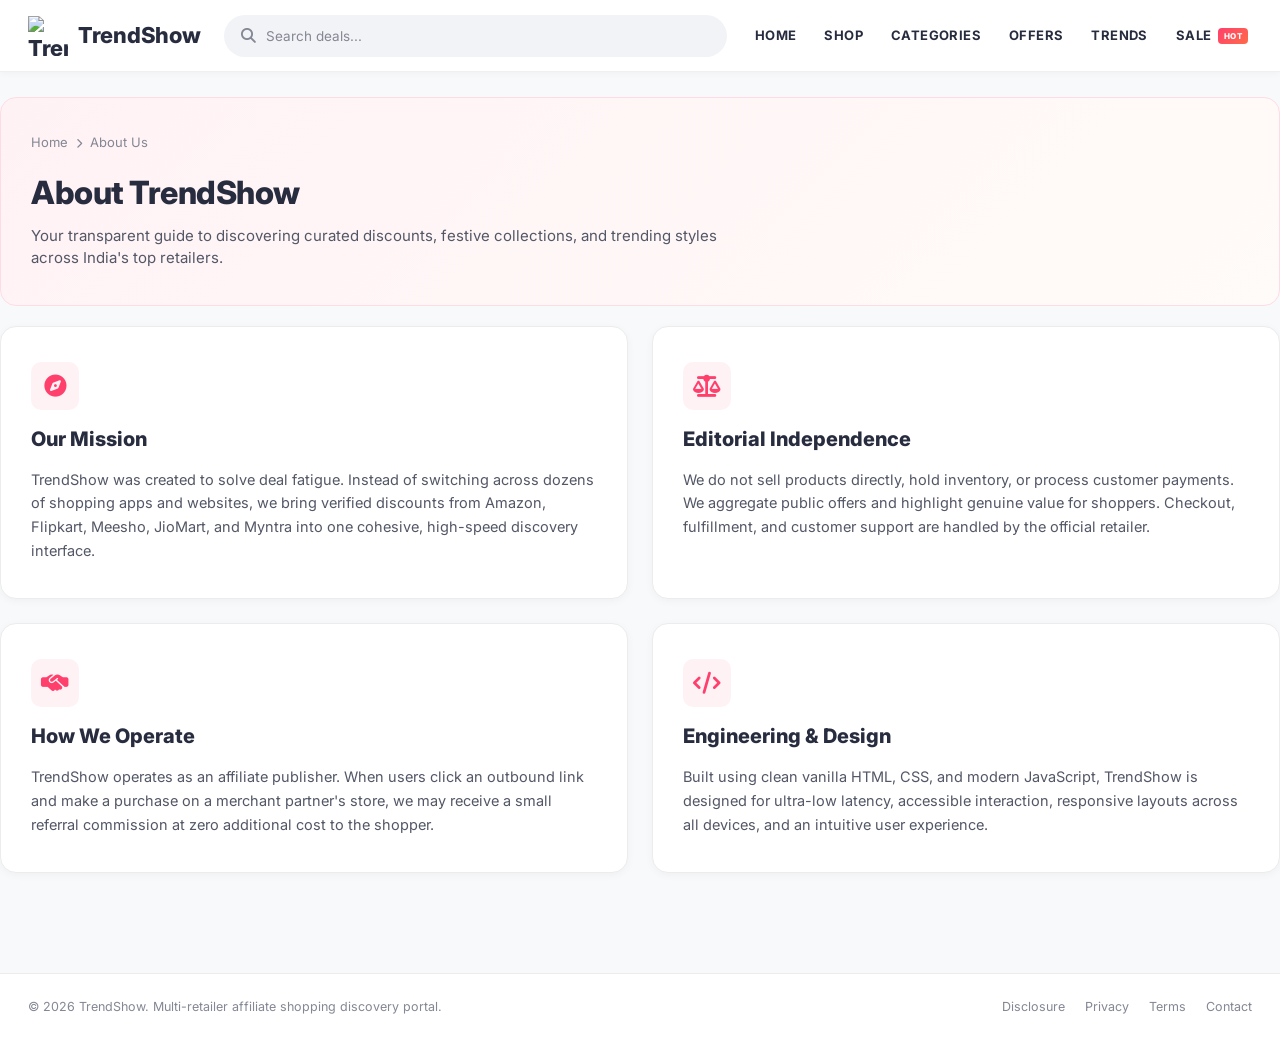
==== pages/about/index.html @ 98a6196e "first commit" ====
<!DOCTYPE html>
<html lang="en">
<head>
    <meta charset="UTF-8">
    <meta name="viewport" content="width=device-width, initial-scale=1.0">
    <meta name="description" content="About TrendShow — India's multi-retailer affiliate shopping and deals discovery platform.">
    <title>About Us — TrendShow</title>
    <link rel="stylesheet" href="../../assets/css/shared.css">
    <link rel="stylesheet" href="style.css">
    <link rel="shortcut icon" href="https://static.vecteezy.com/system/resources/thumbnails/043/101/890/small/shoping-cart-icon-3d-render-illustration-png.png" type="image/x-icon">
    <link rel="stylesheet" href="https://cdnjs.cloudflare.com/ajax/libs/font-awesome/6.5.1/css/all.min.css">
</head>
<body>
    <header class="head-bar">
        <nav>
            <div class="logo">
                <a href="../../index.html">
                    <img src="https://static.vecteezy.com/system/resources/thumbnails/043/101/890/small/shoping-cart-icon-3d-render-illustration-png.png" alt="TrendShow">
                    <span>TrendShow</span>
                </a>
            </div>
            <div class="search">
                <span class="search-icon"><i class="fa-solid fa-magnifying-glass"></i></span>
                <input type="search" placeholder="Search deals...">
            </div>
            <div class="menu">
                <a href="../../index.html">Home</a>
                <a href="../shop/index.html">Shop</a>
                <a href="../categories/index.html">Categories</a>
                <a href="../offers/index.html">Offers</a>
                <a href="../trends/index.html">Trends</a>
                <a href="../sales/index.html">Sale <span class="live-badge">HOT</span></a>
            </div>
        </nav>
    </header>

    <main>
        <div class="page-hero">
            <div class="breadcrumbs">
                <a href="../../index.html">Home</a>
                <i class="fa-solid fa-chevron-right"></i>
                <span>About Us</span>
            </div>
            <h1>About TrendShow</h1>
            <p>Your transparent guide to discovering curated discounts, festive collections, and trending styles across India's top retailers.</p>
        </div>

        <section class="about-content-section">
            <div class="about-grid">
                <div class="about-card">
                    <div class="about-icon"><i class="fa-solid fa-compass"></i></div>
                    <h3>Our Mission</h3>
                    <p>
                        TrendShow was created to solve deal fatigue. Instead of switching across dozens of shopping apps and websites, we bring verified discounts from Amazon, Flipkart, Meesho, JioMart, and Myntra into one cohesive, high-speed discovery interface.
                    </p>
                </div>

                <div class="about-card">
                    <div class="about-icon"><i class="fa-solid fa-scale-balanced"></i></div>
                    <h3>Editorial Independence</h3>
                    <p>
                        We do not sell products directly, hold inventory, or process customer payments. We aggregate public offers and highlight genuine value for shoppers. Checkout, fulfillment, and customer support are handled by the official retailer.
                    </p>
                </div>

                <div class="about-card">
                    <div class="about-icon"><i class="fa-solid fa-handshake-simple"></i></div>
                    <h3>How We Operate</h3>
                    <p>
                        TrendShow operates as an affiliate publisher. When users click an outbound link and make a purchase on a merchant partner's store, we may receive a small referral commission at zero additional cost to the shopper.
                    </p>
                </div>

                <div class="about-card">
                    <div class="about-icon"><i class="fa-solid fa-code"></i></div>
                    <h3>Engineering & Design</h3>
                    <p>
                        Built using clean vanilla HTML, CSS, and modern JavaScript, TrendShow is designed for ultra-low latency, accessible interaction, responsive layouts across all devices, and an intuitive user experience.
                    </p>
                </div>
            </div>
        </section>
    </main>

    <footer class="main-footer">
        <div class="footer-container">
            <div class="footer-bottom">
                <div>© 2026 TrendShow. Multi-retailer affiliate shopping discovery portal.</div>
                <div class="footer-bottom-links">
                    <a href="../affiliate-disclosure/index.html">Disclosure</a>
                    <a href="../privacy-policy/index.html">Privacy</a>
                    <a href="../terms/index.html">Terms</a>
                    <a href="../contact/index.html">Contact</a>
                </div>
            </div>
        </div>
    </footer>

    <script src="../../assets/js/shared.js"></script>
    <script src="script.js"></script>
</body>
</html>
---- assets/css/shared.css ----
/* ==========================================================================
   TrendShow - Shared Design System & Base Components
   Premium E-Commerce Grade — v2.0
   ========================================================================== */

@import url('https://fonts.googleapis.com/css2?family=Inter:wght@400;500;600;700;800;900&display=swap');

:root {
    /* Brand Palette */
    --brand-coral: #ff3f6c;
    --brand-coral-hover: #e02f5a;
    --brand-orange: #ff5722;
    --brand-amber: #ff9900;
    --brand-blue: #2874f0;
    --brand-magenta: #9f2089;
    --brand-teal: #0078ad;
    --brand-green: #388e3c;
    --brand-green-light: #e8f5e9;

    /* Gradients */
    --gradient-shop: linear-gradient(135deg, #ff3f6c 0%, #ff6b4a 50%, #ff8a00 100%);
    --gradient-hero: linear-gradient(135deg, #ff3f6c, #ff7244);
    --gradient-amber: linear-gradient(135deg, #ffd814, #ff9900);
    --gradient-blue: linear-gradient(135deg, #2874f0, #185ecc);
    --gradient-magenta: linear-gradient(135deg, #9f2089, #bf26a5);

    /* Neutrals */
    --text-primary: #282c3f;
    --text-secondary: #535766;
    --text-muted: #848794;
    --text-light: #ffffff;
    --bg-page: #f8f9fb;
    --bg-surface: #ffffff;
    --bg-subtle: #f4f5f8;
    --border-light: #ececec;
    --border-subtle: rgba(0, 0, 0, 0.06);

    /* Radii */
    --radius-sm: 6px;
    --radius-md: 10px;
    --radius-lg: 16px;
    --radius-xl: 22px;
    --radius-pill: 9999px;

    /* Shadows */
    --shadow-subtle: 0 2px 8px rgba(0, 0, 0, 0.04);
    --shadow-card: 0 4px 16px rgba(0, 0, 0, 0.06);
    --shadow-hover: 0 16px 40px rgba(0, 0, 0, 0.12);
    --shadow-float: 0 20px 50px rgba(0, 0, 0, 0.15);

    /* Layout */
    --max-width: 1400px;
    --header-height: 72px;
}

/* --------------------------------------------------------------------------
   Reset & Base Styles
   -------------------------------------------------------------------------- */
* {
    margin: 0;
    padding: 0;
    box-sizing: border-box;
    font-family: 'Inter', -apple-system, BlinkMacSystemFont, "Segoe UI", Roboto, Oxygen, Ubuntu, Cantarell, "Helvetica Neue", Arial, sans-serif;
}

html {
    scroll-behavior: smooth;
    -webkit-font-smoothing: antialiased;
    -moz-osx-font-smoothing: grayscale;
}

body {
    width: 100%;
    min-height: 100vh;
    background-color: var(--bg-page);
    color: var(--text-primary);
    padding-top: var(--header-height);
    display: flex;
    flex-direction: column;
    overflow-x: hidden;
    line-height: 1.5;
}

main {
    flex: 1;
    width: 100%;
}

a {
    color: inherit;
    text-decoration: none;
    transition: color 0.2s ease;
}

img {
    max-width: 100%;
    display: block;
}

/* --------------------------------------------------------------------------
   Fixed Navigation Header — Glassmorphism
   -------------------------------------------------------------------------- */
.head-bar {
    position: fixed;
    top: 0;
    left: 0;
    width: 100%;
    height: var(--header-height);
    background: rgba(255, 255, 255, 0.92);
    backdrop-filter: blur(16px);
    -webkit-backdrop-filter: blur(16px);
    border-bottom: 1px solid rgba(0, 0, 0, 0.06);
    box-shadow: 0 1px 8px rgba(0, 0, 0, 0.04);
    z-index: 1000;
    display: flex;
    align-items: center;
    transition: box-shadow 0.3s ease;
}

.head-bar nav {
    width: min(var(--max-width), 100%);
    margin: 0 auto;
    padding: 0 28px;
    display: flex;
    align-items: center;
    justify-content: space-between;
    gap: 24px;
}

.logo a,
.logo {
    display: flex;
    align-items: center;
    gap: 10px;
    font-size: 22px;
    font-weight: 800;
    color: var(--text-primary);
    letter-spacing: -0.3px;
    flex-shrink: 0;
}

.logo img {
    width: 40px;
    height: 40px;
    object-fit: contain;
}

/* Search Bar */
.search {
    flex: 1;
    max-width: 520px;
    display: flex;
    align-items: center;
    background: #f2f3f7;
    border-radius: var(--radius-pill);
    padding: 0 16px;
    height: 42px;
    border: 1.5px solid transparent;
    position: relative;
    transition: border-color 0.25s, background 0.25s, box-shadow 0.25s;
}

.search:focus-within {
    border-color: var(--brand-coral);
    background: #ffffff;
    box-shadow: 0 0 0 3px rgba(255, 63, 108, 0.1);
}

.search .search-icon {
    color: var(--text-muted);
    font-size: 15px;
    margin-right: 10px;
    cursor: pointer;
    display: flex;
    align-items: center;
    justify-content: center;
    transition: color 0.2s ease;
}

.search .search-icon:hover {
    color: var(--brand-coral);
}

.search input {
    width: 100%;
    border: none;
    background: transparent;
    outline: none;
    font-size: 13.5px;
    color: var(--text-primary);
    font-weight: 500;
}

.search input::placeholder {
    color: var(--text-muted);
    font-weight: 400;
}

.search-clear-btn {
    background: #e4e4e9;
    border: none;
    color: #696b79;
    width: 20px;
    height: 20px;
    border-radius: 50%;
    display: none;
    align-items: center;
    justify-content: center;
    cursor: pointer;
    font-size: 10px;
    margin-left: 6px;
    flex-shrink: 0;
    transition: all 0.2s ease;
}

.search-clear-btn:hover {
    background: var(--brand-coral);
    color: #ffffff;
}

/* Global Live Search Dropdown */
.search-dropdown {
    position: absolute;
    top: calc(100% + 8px);
    left: 0;
    width: 100%;
    min-width: 360px;
    max-width: min(540px, 94vw);
    background: #ffffff;
    border-radius: 16px;
    border: 1px solid #ebebf0;
    box-shadow: 0 18px 45px rgba(0, 0, 0, 0.14), 0 4px 14px rgba(0, 0, 0, 0.05);
    z-index: 1200;
    overflow: hidden;
    display: flex;
    flex-direction: column;
    max-height: 480px;
    animation: searchDropdownFade 0.2s cubic-bezier(0.16, 1, 0.3, 1);
}

@keyframes searchDropdownFade {
    from {
        opacity: 0;
        transform: translateY(-6px);
    }
    to {
        opacity: 1;
        transform: translateY(0);
    }
}

.search-dd-header {
    font-size: 11px;
    font-weight: 800;
    text-transform: uppercase;
    letter-spacing: 0.08em;
    color: #878b94;
    padding: 12px 16px 8px;
    display: flex;
    align-items: center;
    gap: 6px;
}

.search-dd-chips {
    display: flex;
    flex-wrap: wrap;
    gap: 7px;
    padding: 0 16px 12px;
}

.search-dd-chip {
    background: #f5f5f8;
    border: 1px solid #e8e8ed;
    padding: 5px 12px;
    border-radius: 20px;
    font-size: 12px;
    font-weight: 600;
    color: var(--text-primary);
    cursor: pointer;
    transition: all 0.2s ease;
    text-decoration: none;
    display: inline-flex;
    align-items: center;
    gap: 5px;
}

.search-dd-chip:hover,
.search-dd-chip.is-selected {
    background: var(--brand-coral);
    color: #ffffff;
    border-color: var(--brand-coral);
    transform: translateY(-1px);
}

.search-dd-retailers {
    display: flex;
    flex-wrap: wrap;
    gap: 6px;
    padding: 0 16px 14px;
}

.search-dd-store-btn {
    padding: 4px 10px;
    border-radius: 6px;
    font-size: 11.5px;
    font-weight: 700;
    cursor: pointer;
    border: 1px solid #eaeaef;
    background: #fafafc;
    color: #333;
    text-decoration: none;
    display: inline-flex;
    align-items: center;
    gap: 5px;
    transition: all 0.2s;
}

.search-dd-store-btn:hover,
.search-dd-store-btn.is-selected {
    background: #24292f;
    color: #ffffff;
    border-color: #24292f;
}

.search-dd-products {
    overflow-y: auto;
    padding: 4px 0;
    max-height: 320px;
}

.search-dd-product {
    display: flex;
    align-items: center;
    gap: 12px;
    padding: 10px 16px;
    border-bottom: 1px solid #f6f6f9;
    text-decoration: none;
    color: inherit;
    transition: background 0.15s ease;
    cursor: pointer;
}

.search-dd-product:hover,
.search-dd-product.is-selected {
    background: #fff5f7;
}

.search-dd-img {
    width: 44px;
    height: 44px;
    border-radius: 8px;
    object-fit: cover;
    flex-shrink: 0;
    background: #f0f0f4;
    border: 1px solid #eee;
}

.search-dd-info {
    flex: 1;
    min-width: 0;
}

.search-dd-title {
    font-size: 13px;
    font-weight: 600;
    color: var(--text-primary);
    white-space: nowrap;
    overflow: hidden;
    text-overflow: ellipsis;
    line-height: 1.3;
}

.search-dd-meta {
    font-size: 11px;
    color: var(--text-muted);
    display: flex;
    align-items: center;
    gap: 6px;
    margin-top: 3px;
}

.search-dd-badge {
    font-size: 9.5px;
    font-weight: 700;
    text-transform: uppercase;
    padding: 1px 5px;
    border-radius: 3px;
    background: #f0f0f4;
    color: #444;
}

.search-dd-offer {
    font-size: 12px;
    font-weight: 800;
    color: var(--brand-coral);
    white-space: nowrap;
    margin-left: auto;
    padding-left: 8px;
}

.search-highlight {
    background: #ffe4eb;
    color: var(--brand-coral);
    font-weight: 700;
    border-radius: 2px;
    padding: 0 1px;
}

.search-dd-footer {
    display: flex;
    justify-content: space-between;
    align-items: center;
    padding: 12px 16px;
    background: #fafafc;
    border-top: 1px solid #ebebf0;
    font-size: 12.5px;
    font-weight: 700;
    color: var(--brand-coral);
    text-decoration: none;
    cursor: pointer;
    transition: background 0.2s;
}

.search-dd-footer:hover,
.search-dd-footer.is-selected {
    background: #fff0f4;
}

.search-dd-empty {
    padding: 24px 16px;
    text-align: center;
    color: var(--text-muted);
    font-size: 13px;
    display: flex;
    flex-direction: column;
    align-items: center;
    gap: 8px;
}

.search-dd-empty i {
    font-size: 24px;
    color: #ff8a00;
}

/* Navigation Links */
.menu {
    display: flex;
    align-items: center;
    gap: 20px;
}

.menu a {
    font-size: 13px;
    font-weight: 700;
    letter-spacing: 0.4px;
    text-transform: uppercase;
    color: var(--text-primary);
    padding: 8px 4px;
    position: relative;
    display: flex;
    align-items: center;
    gap: 6px;
    white-space: nowrap;
    transition: color 0.2s ease;
}

.menu a::after {
    content: "";
    position: absolute;
    bottom: -2px;
    left: 0;
    width: 0;
    height: 2.5px;
    background: var(--gradient-shop);
    border-radius: 2px;
    transition: width 0.3s cubic-bezier(0.4, 0, 0.2, 1);
}

.menu a:hover::after,
.menu a.active::after {
    width: 100%;
}

.menu a:hover {
    color: var(--brand-coral);
}

.menu a.active {
    color: var(--brand-coral);
}

.menu a .live-badge {
    background: linear-gradient(135deg, #ff3f6c, #ff6b4a);
    color: #fff;
    font-size: 8px;
    font-weight: 800;
    padding: 2px 6px;
    border-radius: 4px;
    letter-spacing: 0.5px;
    animation: pulse 1.8s infinite;
}

.menu a img {
    height: 18px;
    object-fit: contain;
}

/* Mobile Toggle */
.mobile-menu-toggle {
    display: none;
    background: transparent;
    border: none;
    font-size: 22px;
    color: var(--text-primary);
    cursor: pointer;
    padding: 6px;
}

/* --------------------------------------------------------------------------
   Premium "SHOP WITH" Heading Gradient
   -------------------------------------------------------------------------- */
.shop-bar-heading,
.shop-bar h3,
.gradient-heading {
    text-align: center;
    font-size: 20px;
    font-weight: 800;
    text-transform: uppercase;
    letter-spacing: 0.12em;
    background: var(--gradient-shop);
    -webkit-background-clip: text;
    background-clip: text;
    -webkit-text-fill-color: transparent;
    color: var(--brand-coral); /* Fallback */
    margin: 0;
}

/* --------------------------------------------------------------------------
   Standard Card & Grid System — Premium E-Commerce
   -------------------------------------------------------------------------- */
.grid-category {
    width: 100%;
    display: grid;
    grid-template-columns: repeat(4, minmax(0, 1fr));
    gap: 20px;
    padding: 6px 0;
}

/* Large Desktop Displays (>= 1536px) */
@media (min-width: 1536px) {
    .grid-category {
        grid-template-columns: repeat(5, minmax(0, 1fr));
        gap: 20px;
    }
}

/* Standard Desktop (1150px – 1535px, including 1366px) */
@media (min-width: 1150px) and (max-width: 1535px) {
    .grid-category {
        grid-template-columns: repeat(4, minmax(0, 1fr));
        gap: 18px;
    }
}

/* Tablet Landscape / Compact Desktop (860px – 1149px) */
@media (min-width: 860px) and (max-width: 1149px) {
    .grid-category {
        grid-template-columns: repeat(3, minmax(0, 1fr));
        gap: 16px;
    }
}

/* Tablet Portrait & Standard Mobile (480px – 859px) */
@media (min-width: 480px) and (max-width: 859px) {
    .grid-category {
        grid-template-columns: repeat(2, minmax(0, 1fr));
        gap: 14px;
    }
}

/* Compact Mobile (< 480px) */
@media (max-width: 479px) {
    .grid-category {
        grid-template-columns: repeat(2, minmax(0, 1fr));
        gap: 10px;
    }
}

/* Ultra Narrow (< 340px) */
@media (max-width: 339px) {
    .grid-category {
        grid-template-columns: 1fr;
        gap: 12px;
    }
}

/* ===== PREMIUM FASHION CARD ===== */
.fashion-card {
    position: relative;
    background: var(--bg-surface);
    border-radius: var(--radius-md);
    overflow: hidden;
    display: flex;
    flex-direction: column;
    border: 1.5px solid #eaeef3;
    box-shadow: 0 1px 4px rgba(0, 0, 0, 0.04);
    transition: transform 0.3s cubic-bezier(0.2, 0.9, 0.4, 1), 
                box-shadow 0.3s ease, 
                border-color 0.3s ease;
}

.fashion-card:hover {
    transform: translateY(-5px);
    box-shadow: 0 12px 30px rgba(0, 0, 0, 0.09);
    border-color: #cbd5e1;
}

/* Card Tag (Discount / Live Deal) */
.card-tag {
    position: absolute;
    top: 10px;
    left: 10px;
    z-index: 2;
    padding: 4px 9px;
    border-radius: 5px;
    font-size: 10px;
    font-weight: 800;
    letter-spacing: 0.5px;
    text-transform: uppercase;
    background: var(--brand-coral);
    color: #ffffff;
    box-shadow: 0 2px 8px rgba(0, 0, 0, 0.15);
    pointer-events: none;
}

.card-tag--discount {
    background: #e11d48;
}

/* Card Image Region - Centered Contain for Authentic Product Browsing */
.fashion-image {
    position: relative;
    width: 100%;
    aspect-ratio: 4 / 5;
    overflow: hidden;
    background: #ffffff;
    display: flex;
    align-items: center;
    justify-content: center;
    padding: 14px;
    border-bottom: 1px solid #f1f5f9;
}

.fashion-image img {
    display: block;
    max-width: 100%;
    max-height: 100%;
    width: auto;
    height: auto;
    object-fit: contain;
    transition: transform 0.4s cubic-bezier(0.25, 0.46, 0.45, 0.94);
}

.fashion-card:hover .fashion-image img {
    transform: scale(1.06);
}

/* Image hover overlay */
.card-image-overlay {
    position: absolute;
    inset: 0;
    background: rgba(15, 23, 42, 0.35);
    display: flex;
    align-items: center;
    justify-content: center;
    opacity: 0;
    transition: opacity 0.25s ease;
}

.fashion-card:hover .card-image-overlay {
    opacity: 1;
}

.card-quick-view {
    background: #ffffff;
    color: var(--text-primary);
    padding: 7px 16px;
    border-radius: var(--radius-pill);
    font-size: 11.5px;
    font-weight: 700;
    display: inline-flex;
    align-items: center;
    gap: 6px;
    transform: translateY(8px);
    transition: transform 0.25s ease;
    box-shadow: 0 4px 14px rgba(0, 0, 0, 0.16);
}

.fashion-card:hover .card-quick-view {
    transform: translateY(0);
}

/* Card Content Container */
.fashion-content {
    padding: 14px 14px 16px;
    display: flex;
    flex-direction: column;
    flex-grow: 1;
    gap: 6px;
    background: var(--bg-surface);
}

/* Meta row: Retailer Pill + Brand */
.card-meta-row {
    display: flex;
    align-items: center;
    gap: 8px;
    flex-wrap: wrap;
    min-height: 20px;
}

.card-retailer-pill {
    font-size: 9.5px;
    font-weight: 800;
    text-transform: uppercase;
    letter-spacing: 0.6px;
    padding: 2px 7px;
    border-radius: var(--radius-pill);
    background: #f1f5f9;
    color: #475569;
}

.card-brand {
    font-size: 11px;
    font-weight: 700;
    text-transform: uppercase;
    letter-spacing: 0.4px;
    color: #64748b;
    white-space: nowrap;
    overflow: hidden;
    text-overflow: ellipsis;
    max-width: 140px;
}

/* Product Title — Clean 2-line clamp */
.fashion-content h3 {
    margin: 0;
    font-size: 13.5px;
    font-weight: 600;
    color: var(--text-primary);
    line-height: 1.35;
    display: -webkit-box;
    -webkit-line-clamp: 2;
    -webkit-box-orient: vertical;
    overflow: hidden;
    min-height: 36px;
}

/* Price & Discount Row */
.card-price-row {
    display: flex;
    align-items: center;
    justify-content: space-between;
    gap: 8px;
    margin: 4px 0 2px;
    padding: 4px 0;
}

.card-price-stack {
    display: flex;
    flex-direction: column;
}

.card-price-label {
    font-size: 9.5px;
    font-weight: 700;
    text-transform: uppercase;
    letter-spacing: 0.4px;
    color: #94a3b8;
    line-height: 1;
    margin-bottom: 2px;
}

.card-price-current {
    font-size: 17px;
    font-weight: 800;
    color: var(--text-primary);
    letter-spacing: -0.3px;
    line-height: 1.1;
}

.card-discount-badge {
    font-size: 11px;
    font-weight: 800;
    color: #15803d;
    background: #dcfce7;
    padding: 3px 7px;
    border-radius: 4px;
    white-space: nowrap;
}

/* Card Action Buttons */
.card-actions {
    display: flex;
    align-items: center;
    gap: 8px;
    margin-top: auto;
    padding-top: 10px;
}

.card-btn-details {
    flex: 1;
    min-width: 0;
    padding: 8px 10px;
    border-radius: var(--radius-sm);
    font-size: 11.5px;
    font-weight: 700;
    background: #f1f5f9;
    color: #334155;
    text-align: center;
    transition: all 0.2s ease;
    display: inline-flex;
    align-items: center;
    justify-content: center;
    gap: 5px;
    text-decoration: none;
    white-space: nowrap;
}

.card-btn-details:hover {
    background: #e2e8f0;
    color: #0f172a;
}

.card-cta {
    flex: 1.4;
    min-width: 0;
    display: inline-flex;
    align-items: center;
    justify-content: center;
    gap: 6px;
    padding: 8px 12px;
    border-radius: var(--radius-sm);
    font-size: 11.5px;
    font-weight: 700;
    background: var(--brand-coral);
    color: #ffffff;
    transition: all 0.25s ease;
    text-decoration: none;
    white-space: nowrap;
    overflow: hidden;
}

.card-cta span {
    overflow: hidden;
    text-overflow: ellipsis;
    white-space: nowrap;
}

.card-cta:hover {
    background: var(--brand-coral-hover);
    box-shadow: 0 4px 14px rgba(255, 63, 108, 0.3);
    transform: translateY(-1px);
}

.card-cta--secondary {
    background: #475569;
}

.card-cta--secondary:hover {
    background: #334155;
    box-shadow: 0 4px 12px rgba(71, 85, 105, 0.25);
}

.card-cta i {
    font-size: 9.5px;
    flex-shrink: 0;
}

/* Card links */
.card-title-link {
    text-decoration: none;
    color: inherit;
    display: block;
}

.card-title-link:hover h3 {
    color: var(--brand-coral);
}

.fashion-image-link {
    display: block;
    text-decoration: none;
    color: inherit;
}

/* --------------------------------------------------------------------------
   Shared Page Banners & Breadcrumbs
   -------------------------------------------------------------------------- */
.page-hero {
    width: min(var(--max-width), 100%);
    margin: 25px auto 20px;
    padding: 35px 30px;
    border-radius: var(--radius-lg);
    background: linear-gradient(135deg, #fff2f5 0%, #fffbf8 100%);
    border: 1px solid #ffdce5;
    display: flex;
    flex-direction: column;
    gap: 8px;
}

.page-hero h1 {
    font-size: 32px;
    font-weight: 800;
    color: var(--text-primary);
    letter-spacing: -0.5px;
}

.page-hero p {
    font-size: 15px;
    color: var(--text-secondary);
    max-width: 720px;
}

.breadcrumbs {
    display: flex;
    align-items: center;
    gap: 8px;
    font-size: 13px;
    color: var(--text-muted);
    margin-bottom: 8px;
}

.breadcrumbs a:hover {
    color: var(--brand-coral);
}

.breadcrumbs i {
    font-size: 10px;
}

/* --------------------------------------------------------------------------
   Section Heading Box (Used by related products, etc.)
   -------------------------------------------------------------------------- */
.section-heading-box {
    margin-bottom: 20px;
}

.section-heading-box h2 {
    font-size: 22px;
    font-weight: 800;
    color: var(--text-primary);
    margin: 0 0 4px;
}

.section-heading-box p {
    font-size: 14px;
    color: var(--text-muted);
    margin: 0;
}

/* --------------------------------------------------------------------------
   Affiliate Disclosure Banner
   -------------------------------------------------------------------------- */
.affiliate-disclosure-banner {
    width: min(var(--max-width), calc(100% - 32px));
    margin: 16px auto;
    padding: 12px 20px;
    border-radius: var(--radius-md);
    background: linear-gradient(135deg, #fff8f0 0%, #fffaf5 100%);
    border: 1px solid #ffe2c6;
    display: flex;
    align-items: center;
    gap: 12px;
    font-size: 12.5px;
    line-height: 1.55;
    color: #7c4800;
}

.affiliate-disclosure-banner i {
    font-size: 16px;
    color: var(--brand-orange);
    flex-shrink: 0;
}

.affiliate-disclosure-banner a {
    color: #b85b00;
    font-weight: 700;
    text-decoration: underline;
}

/* --------------------------------------------------------------------------
   Shared Professional Footer
   -------------------------------------------------------------------------- */
.main-footer {
    width: 100%;
    background: #ffffff;
    border-top: 1px solid var(--border-light);
    margin-top: 50px;
    padding-top: 40px;
}

.main-footer:not(:has(.footer-grid)) {
    padding-top: 24px;
    margin-top: 40px;
}

.footer-container > .footer-bottom:first-child {
    border-top: none;
    padding-top: 0;
}

.footer-container {
    width: min(var(--max-width), 100%);
    margin: 0 auto;
    padding: 0 28px 40px;
}

.footer-grid {
    display: grid;
    grid-template-columns: 1.5fr 1fr 1fr 1fr 1.2fr;
    gap: 40px;
    margin-bottom: 45px;
}

.footer-brand h3 {
    font-size: 20px;
    font-weight: 800;
    color: var(--text-primary);
    margin-bottom: 12px;
    display: flex;
    align-items: center;
    gap: 8px;
}

.footer-brand p {
    font-size: 13px;
    color: var(--text-secondary);
    line-height: 1.6;
    margin-bottom: 16px;
}

.footer-column h4 {
    font-size: 12px;
    font-weight: 800;
    text-transform: uppercase;
    letter-spacing: 0.8px;
    color: var(--text-primary);
    margin-bottom: 16px;
}

.footer-column ul {
    list-style: none;
    display: flex;
    flex-direction: column;
    gap: 10px;
}

.footer-column a {
    font-size: 13px;
    color: var(--text-secondary);
    transition: color 0.2s;
}

.footer-column a:hover {
    color: var(--brand-coral);
}

.footer-badge-list {
    display: flex;
    flex-wrap: wrap;
    gap: 6px;
}

.footer-badge-list span {
    padding: 4px 10px;
    border-radius: var(--radius-sm);
    background: #f3f4f7;
    font-size: 10.5px;
    font-weight: 700;
    color: var(--text-secondary);
}

/* Developer Attribution Card */
.developer-attribution-box {
    background: #fbfbfd;
    border: 1px solid var(--border-light);
    border-radius: var(--radius-md);
    padding: 16px;
    display: flex;
    flex-direction: column;
    gap: 10px;
}

.dev-profile {
    display: flex;
    align-items: center;
    gap: 12px;
}

.dev-avatar {
    width: 42px;
    height: 42px;
    border-radius: 50%;
    background: var(--gradient-shop);
    display: flex;
    align-items: center;
    justify-content: center;
    color: #fff;
    font-weight: 800;
    font-size: 15px;
}

.dev-details h5 {
    font-size: 13px;
    font-weight: 800;
    color: var(--text-primary);
    margin: 0;
}

.dev-details p {
    font-size: 11px;
    color: var(--text-muted);
    margin: 2px 0 0;
}

.dev-btn {
    display: inline-flex;
    align-items: center;
    justify-content: center;
    gap: 6px;
    padding: 7px 12px;
    border-radius: var(--radius-sm);
    font-size: 12px;
    font-weight: 700;
    background: #24292f;
    color: #ffffff;
    transition: opacity 0.2s;
}

.dev-btn:hover {
    opacity: 0.9;
}

.footer-bottom {
    border-top: 1px solid var(--border-light);
    padding-top: 25px;
    display: flex;
    justify-content: space-between;
    align-items: center;
    flex-wrap: wrap;
    gap: 15px;
    font-size: 12.5px;
    color: var(--text-muted);
}

.footer-bottom-links {
    display: flex;
    gap: 20px;
}

.footer-bottom-links a:hover {
    color: var(--brand-coral);
}

/* --------------------------------------------------------------------------
   Animations & Responsive Breakpoints
   -------------------------------------------------------------------------- */
@keyframes pulse {
    0% { transform: scale(1); opacity: 1; }
    50% { transform: scale(1.08); opacity: 0.85; }
    100% { transform: scale(1); opacity: 1; }
}

@keyframes fadeInUp {
    from {
        opacity: 0;
        transform: translateY(20px);
    }
    to {
        opacity: 1;
        transform: translateY(0);
    }
}

@keyframes shimmer {
    0% { background-position: -200% 0; }
    100% { background-position: 200% 0; }
}

/* Stagger-in animation for cards */
.fashion-card {
    animation: fadeInUp 0.4s ease both;
}

.fashion-card:nth-child(1) { animation-delay: 0.05s; }
.fashion-card:nth-child(2) { animation-delay: 0.1s; }
.fashion-card:nth-child(3) { animation-delay: 0.15s; }
.fashion-card:nth-child(4) { animation-delay: 0.2s; }
.fashion-card:nth-child(5) { animation-delay: 0.25s; }
.fashion-card:nth-child(6) { animation-delay: 0.3s; }

/* Responsive Breakpoints */
@media (max-width: 1024px) {
    .footer-grid {
        grid-template-columns: repeat(3, 1fr);
    }
}

@media (max-width: 868px) {
    .mobile-menu-toggle {
        display: block;
    }

    .head-bar .menu {
        position: fixed;
        top: var(--header-height);
        left: 0;
        width: 100%;
        background: rgba(255, 255, 255, 0.98);
        backdrop-filter: blur(12px);
        -webkit-backdrop-filter: blur(12px);
        flex-direction: column;
        align-items: flex-start;
        padding: 20px 28px 28px;
        box-shadow: 0 10px 25px rgba(0, 0, 0, 0.1);
        border-bottom: 1px solid var(--border-light);
        gap: 14px;
        transform: translateY(-120%);
        opacity: 0;
        pointer-events: none;
        transition: transform 0.3s cubic-bezier(0.2, 0.9, 0.4, 1), opacity 0.3s ease;
    }

    .head-bar .menu.menu--open {
        transform: translateY(0);
        opacity: 1;
        pointer-events: auto;
    }

    .footer-grid {
        grid-template-columns: repeat(2, 1fr);
    }
}

@media (max-width: 560px) {
    :root {
        --header-height: 64px;
    }

    .head-bar nav {
        padding: 0 14px;
        gap: 12px;
    }

    .logo span {
        font-size: 18px;
    }

    .logo img {
        width: 32px;
        height: 32px;
    }

    .search {
        max-width: 180px;
        padding: 0 10px;
        height: 36px;
    }

    .search input {
        font-size: 12px;
    }

    .search-dropdown {
        position: fixed;
        top: calc(var(--header-height) + 8px);
        left: 12px;
        right: 12px;
        width: auto;
        min-width: 0;
        max-width: none;
        max-height: 70vh;
    }

    .footer-grid {
        grid-template-columns: 1fr;
        gap: 30px;
    }

    .footer-bottom {
        flex-direction: column;
        align-items: flex-start;
    }

    /* Mobile card refinements */
    .fashion-content {
        padding: 10px 10px 12px;
    }

    .fashion-content h3 {
        font-size: 12px;
    }

    .card-price-current {
        font-size: 14px;
    }

    .card-price-original {
        font-size: 10px;
    }

    .card-discount-badge {
        font-size: 9px;
    }

    .card-rating {
        gap: 3px;
    }

    .card-stars {
        font-size: 8px;
    }

    .card-rating-num {
        font-size: 9px;
    }

    .card-rating-count {
        display: none;
    }

    .card-actions {
        padding-top: 6px;
    }

    .card-btn-details {
        padding: 6px 6px;
        font-size: 10px;
    }

    .card-cta {
        padding: 6px 8px;
        font-size: 10px;
    }

    .card-image-overlay {
        display: none;
    }

    .card-retailer-pill {
        font-size: 8px;
        padding: 1px 5px;
    }
}
---- pages/about/style.css ----
/* About Page Styles */

.about-content-section {
    width: min(var(--max-width), 100%);
    margin: 0 auto 60px;
}

.about-grid {
    display: grid;
    grid-template-columns: 1fr 1fr;
    gap: 24px;
}

.about-card {
    background: #ffffff;
    border: 1.5px solid var(--border-light);
    border-radius: var(--radius-lg);
    padding: 35px 30px;
    box-shadow: var(--shadow-subtle);
    display: flex;
    flex-direction: column;
    gap: 14px;
}

.about-icon {
    width: 48px;
    height: 48px;
    border-radius: var(--radius-md);
    background: #fff2f5;
    color: var(--brand-coral);
    display: flex;
    align-items: center;
    justify-content: center;
    font-size: 22px;
}

.about-card h3 {
    font-size: 20px;
    font-weight: 800;
    color: var(--text-primary);
    margin: 0;
}

.about-card p {
    font-size: 14.5px;
    color: var(--text-secondary);
    line-height: 1.65;
    margin: 0;
}

@media (max-width: 768px) {
    .about-grid {
        grid-template-columns: 1fr;
    }
}
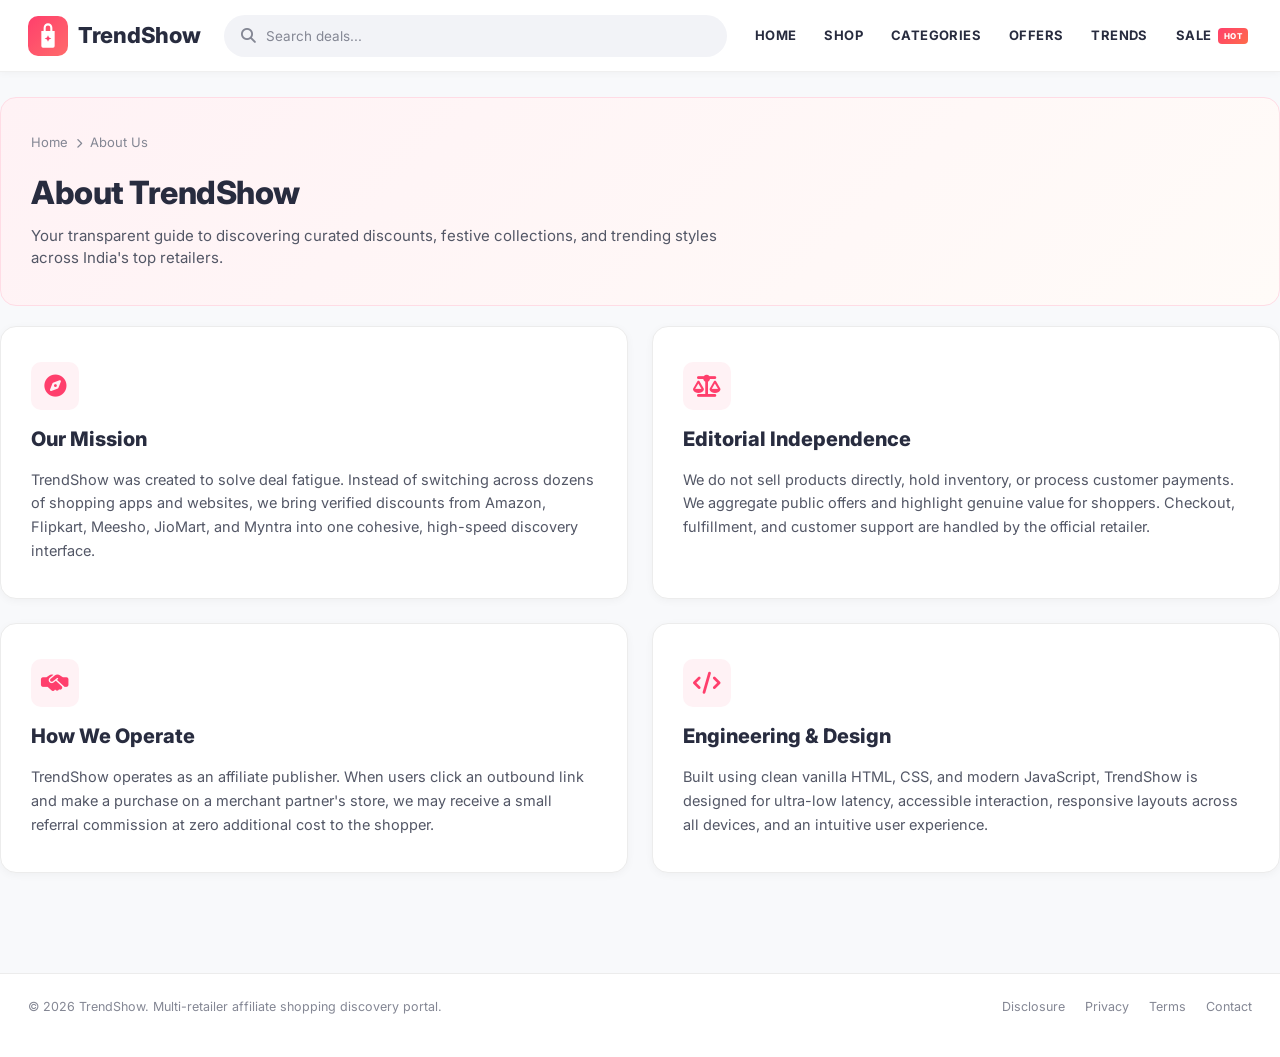
==== commit dc4a54e7: "fix(catalog): refine data accuracy, add vector branding, and finalize retailer modules" ====
--- a/pages/about/index.html
+++ b/pages/about/index.html
@@ -7,7 +7,7 @@
     <title>About Us — TrendShow</title>
     <link rel="stylesheet" href="../../assets/css/shared.css">
     <link rel="stylesheet" href="style.css">
-    <link rel="shortcut icon" href="https://static.vecteezy.com/system/resources/thumbnails/043/101/890/small/shoping-cart-icon-3d-render-illustration-png.png" type="image/x-icon">
+    <link rel="shortcut icon" href="../../assets/images/logo.svg" type="image/svg+xml">
     <link rel="stylesheet" href="https://cdnjs.cloudflare.com/ajax/libs/font-awesome/6.5.1/css/all.min.css">
 </head>
 <body>
@@ -15,7 +15,7 @@
         <nav>
             <div class="logo">
                 <a href="../../index.html">
-                    <img src="https://static.vecteezy.com/system/resources/thumbnails/043/101/890/small/shoping-cart-icon-3d-render-illustration-png.png" alt="TrendShow">
+                    <img src="../../assets/images/logo.svg" alt="TrendShow">
                     <span>TrendShow</span>
                 </a>
             </div>
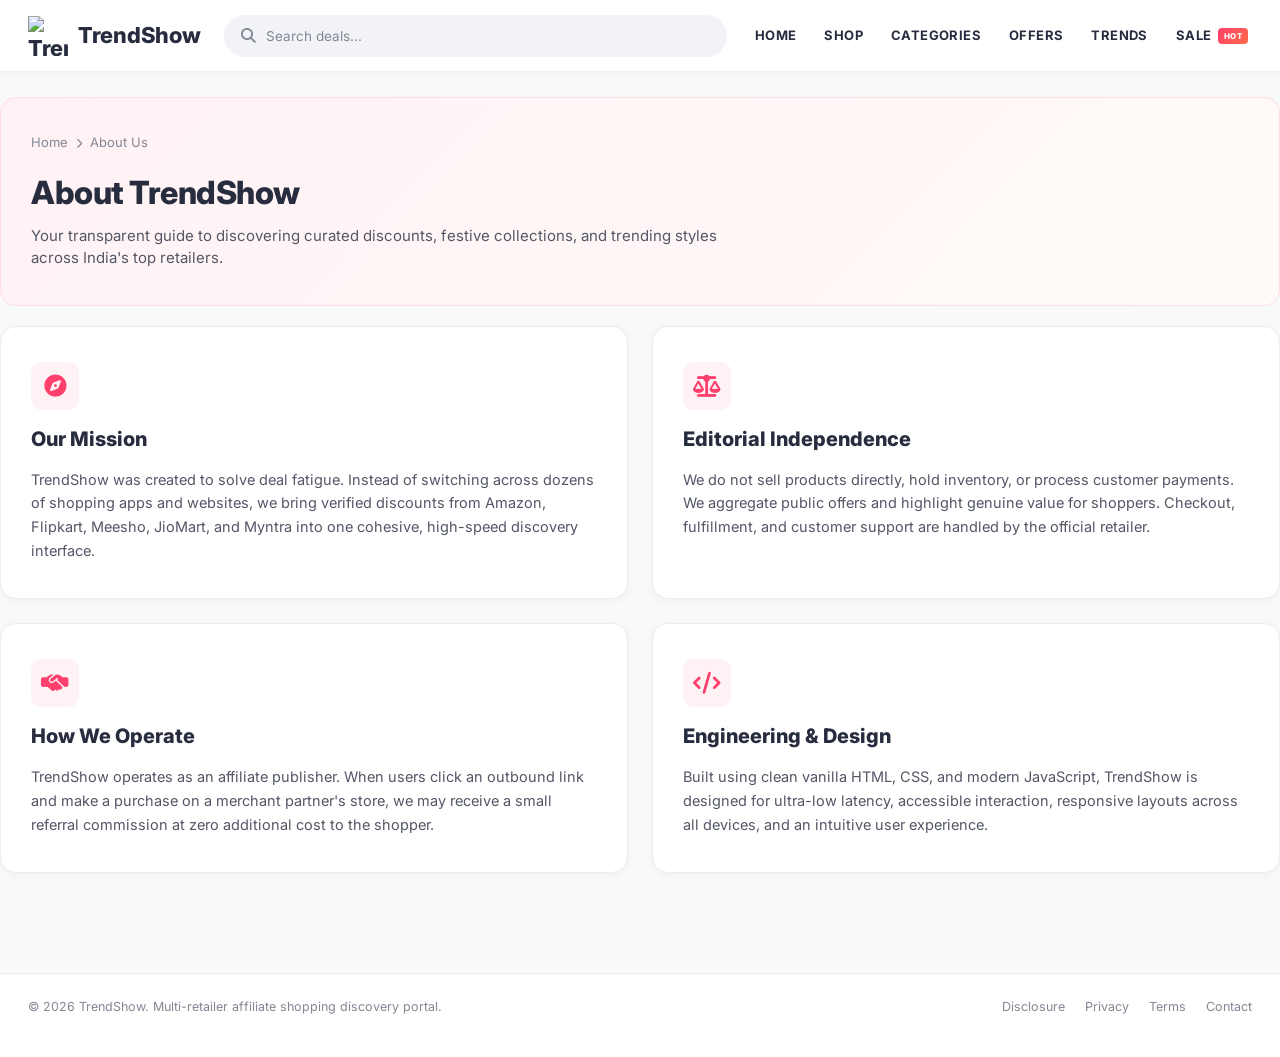
==== commit 14e6f6ac: "fix(branding): restore original user-added images and logos for TrendShow, Amazon, and Top Deals" ====
--- a/pages/about/index.html
+++ b/pages/about/index.html
@@ -7,7 +7,7 @@
     <title>About Us — TrendShow</title>
     <link rel="stylesheet" href="../../assets/css/shared.css">
     <link rel="stylesheet" href="style.css">
-    <link rel="shortcut icon" href="../../assets/images/logo.svg" type="image/svg+xml">
+    <link rel="shortcut icon" href="https://static.vecteezy.com/system/resources/thumbnails/043/101/890/small/shoping-cart-icon-3d-render-illustration-png.png" type="image/x-icon">
     <link rel="stylesheet" href="https://cdnjs.cloudflare.com/ajax/libs/font-awesome/6.5.1/css/all.min.css">
 </head>
 <body>
@@ -15,7 +15,7 @@
         <nav>
             <div class="logo">
                 <a href="../../index.html">
-                    <img src="../../assets/images/logo.svg" alt="TrendShow">
+                    <img src="https://static.vecteezy.com/system/resources/thumbnails/043/101/890/small/shoping-cart-icon-3d-render-illustration-png.png" alt="TrendShow">
                     <span>TrendShow</span>
                 </a>
             </div>
--- a/assets/css/shared.css
+++ b/assets/css/shared.css
@@ -855,6 +855,14 @@
     overflow: hidden;
     text-overflow: ellipsis;
     white-space: nowrap;
+}
+
+.card-cta .cta-label-full {
+    display: inline;
+}
+
+.card-cta .cta-label-short {
+    display: none;
 }
 
 .card-cta:hover {
@@ -1243,54 +1251,100 @@
     }
 }
 
-@media (max-width: 560px) {
+@media (max-width: 768px) {
     :root {
-        --header-height: 64px;
+        --header-height: 60px;
+    }
+
+    body {
+        padding-top: var(--header-height);
+    }
+
+    .head-bar {
+        height: var(--header-height);
     }
 
     .head-bar nav {
-        padding: 0 14px;
-        gap: 12px;
+        padding: 0 10px;
+        gap: 8px;
+    }
+
+    .logo {
+        gap: 6px;
     }
 
     .logo span {
-        font-size: 18px;
+        font-size: 16px;
     }
 
     .logo img {
-        width: 32px;
-        height: 32px;
+        width: 28px;
+        height: 28px;
     }
 
     .search {
-        max-width: 180px;
-        padding: 0 10px;
+        flex: 1;
+        min-width: 0;
+        max-width: none;
+        padding: 0 8px 0 10px;
         height: 36px;
     }
 
     .search input {
         font-size: 12px;
+        min-width: 0;
+    }
+
+    .search .search-icon {
+        font-size: 13px;
+        margin-right: 6px;
+    }
+
+    .mobile-menu-toggle {
+        display: flex;
+        align-items: center;
+        justify-content: center;
+        width: 36px;
+        height: 36px;
+        flex-shrink: 0;
+        font-size: 19px;
+        padding: 0;
+        border-radius: 6px;
     }
 
     .search-dropdown {
         position: fixed;
-        top: calc(var(--header-height) + 8px);
-        left: 12px;
-        right: 12px;
+        top: calc(var(--header-height) + 6px);
+        left: 8px;
+        right: 8px;
         width: auto;
         min-width: 0;
         max-width: none;
-        max-height: 70vh;
+        max-height: calc(85vh - var(--header-height));
+        overflow-y: auto;
+        -webkit-overflow-scrolling: touch;
+        z-index: 10001;
+        box-shadow: 0 12px 36px rgba(0, 0, 0, 0.16);
+    }
+
+    .search-dd-products {
+        max-height: 220px;
     }
 
     .footer-grid {
         grid-template-columns: 1fr;
-        gap: 30px;
+        gap: 24px;
     }
 
     .footer-bottom {
         flex-direction: column;
         align-items: flex-start;
+        gap: 12px;
+    }
+
+    .footer-bottom-links {
+        flex-wrap: wrap;
+        gap: 14px;
     }
 
     /* Mobile card refinements */
@@ -1332,16 +1386,29 @@
 
     .card-actions {
         padding-top: 6px;
+        gap: 6px;
     }
 
     .card-btn-details {
-        padding: 6px 6px;
-        font-size: 10px;
+        padding: 6px 8px;
+        font-size: 11px;
+        flex: 1;
+        gap: 4px;
     }
 
     .card-cta {
-        padding: 6px 8px;
-        font-size: 10px;
+        padding: 6px 10px;
+        font-size: 11px;
+        flex: 1.1;
+        gap: 5px;
+    }
+
+    .card-cta .cta-label-full {
+        display: none;
+    }
+
+    .card-cta .cta-label-short {
+        display: inline;
     }
 
     .card-image-overlay {
@@ -1353,3 +1420,23 @@
         padding: 1px 5px;
     }
 }
+
+@media (max-width: 350px) {
+    .head-bar nav {
+        padding: 0 6px;
+        gap: 5px;
+    }
+    .logo span {
+        font-size: 14.5px;
+    }
+    .logo img {
+        width: 24px;
+        height: 24px;
+    }
+    .mobile-menu-toggle {
+        width: 32px;
+        height: 32px;
+        font-size: 17px;
+    }
+}
+
